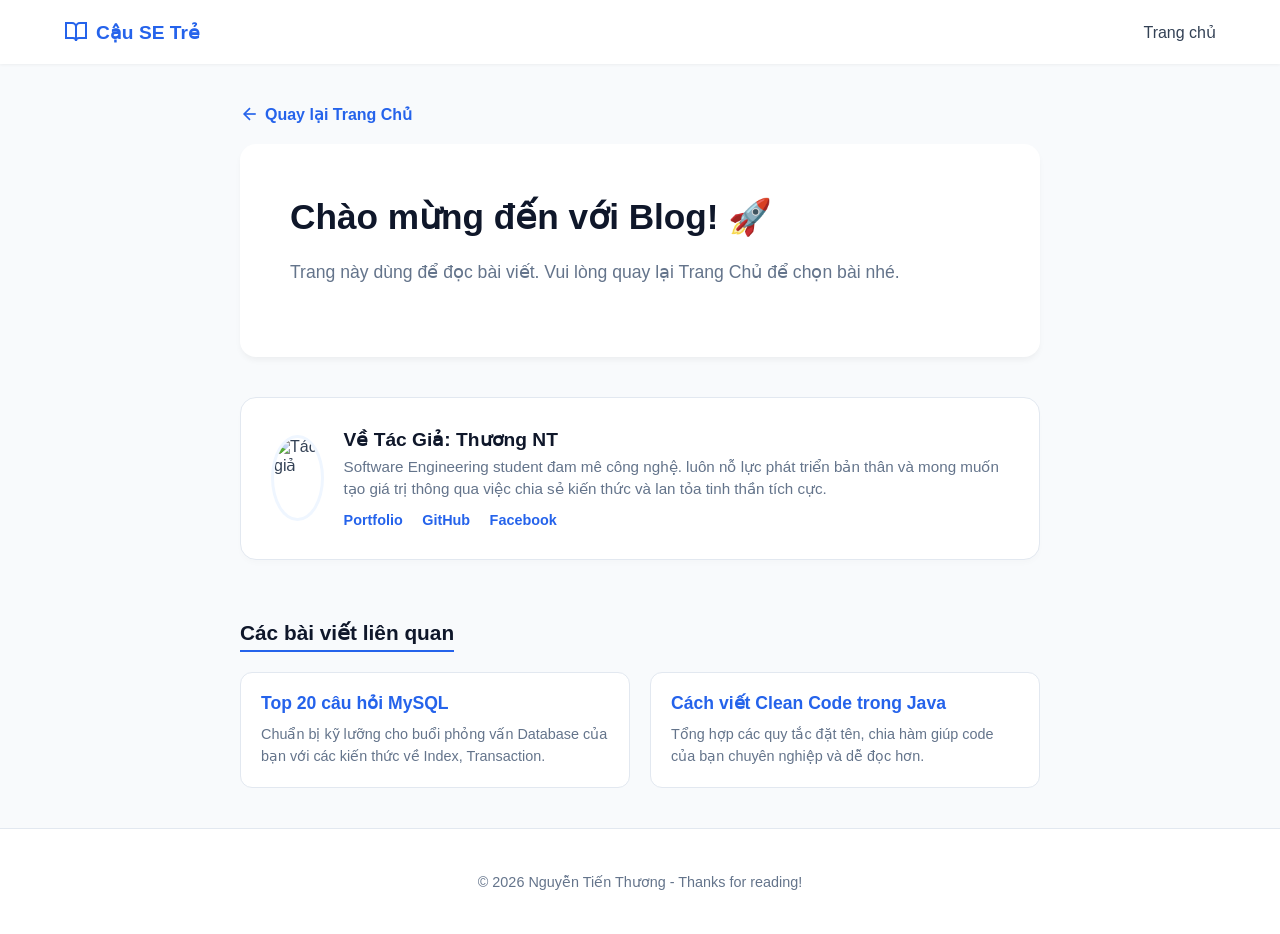
==== read.html @ 73df2b20 "UX/UI" ====
<!DOCTYPE html>
<html lang="vi">

<head>
    <meta charset="UTF-8">
    <meta name="viewport" content="width=device-width, initial-scale=1.0">
    <title>Đọc Bài Viết | Tech Blog</title>

    <link rel="stylesheet" href="assets/css/style.css">
    <link rel="stylesheet" href="assets/css/read.css">
    <link rel="stylesheet"
        href="https://cdnjs.cloudflare.com/ajax/libs/highlight.js/11.9.0/styles/atom-one-dark.min.css">
    <script src="https://cdnjs.cloudflare.com/ajax/libs/highlight.js/11.9.0/highlight.min.js"></script>
    <script src="https://cdn.jsdelivr.net/npm/marked/marked.min.js"></script>
</head>

<body>

    <!-- HEADER -->
    <header class="site-header">
        <a href="https://thuongnt-ktpm.github.io/portfoliothuong/" target="_blank" class="logo">
            <svg width="24" height="24" viewBox="0 0 24 24" fill="none" stroke="currentColor" stroke-width="2">
                <path d="M2 3h6a4 4 0 0 1 4 4v14a3 3 0 0 0-3-3H2z"></path>
                <path d="M22 3h-6a4 4 0 0 0-4 4v14a3 3 0 0 1 3-3h7z"></path>
            </svg>
            Cậu SE Trẻ
        </a>
        <nav class="header-links">
            <a href="index.html">Trang chủ</a>

        </nav>
    </header>

    <div class="layout-wrapper">
        <main class="main-content">
            <a href="index.html" class="back-btn">
                <svg width="20" height="20" viewBox="0 0 24 24" fill="none" stroke="currentColor" stroke-width="2">
                    <line x1="19" y1="12" x2="5" y2="12"></line>
                    <polyline points="12 19 5 12 12 5"></polyline>
                </svg>
                Quay lại Trang Chủ
            </a>

            <div id="markdown-viewer">
                <div style="text-align: center; color: #888;">⏳ Đang tải nội dung bài viết...</div>
            </div>

            <!-- TÁC GIẢ  -->
            <div class="author-box">
                <img src="https://ui-avatars.com/api/?name=Thuong+NT&background=2563eb&color=fff&size=128" alt="Tác giả"
                    class="author-avatar">
                <div class="author-info">
                    <h4>Về Tác Giả: Thương NT</h4>
                    <p>Software Engineering student đam mê công nghệ. luôn nỗ lực phát triển bản thân và
                        mong muốn tạo giá trị thông qua việc chia sẻ kiến thức và lan tỏa tinh thần tích cực.</p>
                    <div class="social-links">
                        <a href="https://thuongnt-ktpm.github.io/portfoliothuong/" target="_blank">Portfolio</a>
                        <a href="https://github.com/thuongnt-ktpm" target="_blank">GitHub</a>
                        <a href="https://www.facebook.com/tien.thuong.674774" target="_blank">Facebook</a>
                    </div>
                </div>
            </div>

            <!-- BÀI VIẾT LIÊN QUAN -->
            <div class="related-posts-section">
                <h3>Các bài viết liên quan</h3>
                <div class="related-grid">
                    <!-- Thẻ bài viết 1 -->
                    <a href="read.html?post=phong-van-mysql" class="related-card">
                        <h4>Top 20 câu hỏi MySQL</h4>
                        <p>Chuẩn bị kỹ lưỡng cho buổi phỏng vấn Database của bạn với các kiến thức về Index,
                            Transaction.</p>
                    </a>

                    <!-- Thẻ bài viết 2 -->
                    <a href="read.html?post=bai-1-clean-code" class="related-card">
                        <h4>Cách viết Clean Code trong Java</h4>
                        <p>Tổng hợp các quy tắc đặt tên, chia hàm giúp code của bạn chuyên nghiệp và dễ đọc hơn.</p>
                    </a>
                </div>
            </div>
        </main>
    </div>

    <!-- FOOTER -->
    <footer class="site-footer">
        <p>&copy; 2026 Nguyễn Tiến Thương - Thanks for reading!</p>
    </footer>
    <script src="assets/js/read.js"></script>
</body>

</html>
---- assets/css/style.css ----
/* ================= BIẾN CSS CHUNG ================= */
:root {
    --bg-body: #f8fafc;
    --bg-surface: #ffffff;
    --text-main: #334155;
    --text-muted: #64748b;
    --primary: #2563eb;
    --primary-hover: #1d4ed8;
    --border-color: #e2e8f0;
}

/* ================= RESET & BASE ================= */
body {
    font-family: 'Inter', -apple-system, sans-serif;
    background-color: var(--bg-body);
    color: var(--text-main);
    margin: 0;
    padding: 0;
    display: flex;
    flex-direction: column;
    min-height: 100vh;
}

/* ================= HEADER ================= */
.site-header {
    background-color: rgba(255, 255, 255, 0.9);
    backdrop-filter: blur(8px);
    box-shadow: 0 1px 3px rgba(0, 0, 0, 0.05);
    position: sticky;
    top: 0;
    z-index: 100;
    padding: 0 5%;
    height: 64px;
    display: flex;
    align-items: center;
    justify-content: space-between;
}

.logo {
    font-weight: 800;
    font-size: 1.2rem;
    color: var(--primary);
    text-decoration: none;
    display: flex;
    align-items: center;
    gap: 8px;
}

.header-links a {
    text-decoration: none;
    color: var(--text-main);
    font-weight: 500;
    margin-left: 20px;
    transition: color 0.2s;
}

.header-links a:hover {
    color: var(--primary);
}

/* ================= FOOTER ================= */
.site-footer {
    text-align: center;
    padding: 30px 20px;
    background: var(--bg-surface);
    border-top: 1px solid var(--border-color);
    color: var(--text-muted);
    font-size: 0.9rem;
    width: 100%;
    box-sizing: border-box;
    margin-top: auto;
}

/* ================= HERO SECTION (Giới thiệu) ================= */
.hero {
    text-align: center;
    padding: 60px 20px 40px;
}

.hero h1 {
    font-size: 2.5rem;
    color: #0f172a;
    margin: 0 0 10px 0;
}

.hero p {
    color: var(--text-muted);
    font-size: 1.1rem;
    margin: 0;
}

/* ================= LAYOUT GRID CHÍNH (Trang Chủ) ================= */
.container {
    flex: 1;
    max-width: 1100px;
    margin: 0 auto;
    padding: 0 20px 60px;
    width: 100%;
    box-sizing: border-box;
}

.post-grid {
    display: grid;
    grid-template-columns: repeat(auto-fill, minmax(300px, 1fr));
    gap: 30px;
}

/* ================= CARD BÀI VIẾT ================= */
.post-card {
    background: var(--bg-surface);
    padding: 24px;
    border-radius: 16px;
    border: 1px solid var(--border-color);
    box-shadow: 0 4px 6px -1px rgba(0, 0, 0, 0.02);
    transition: all 0.3s ease;
    display: flex;
    flex-direction: column;
}

.post-card:hover {
    transform: translateY(-5px);
    box-shadow: 0 15px 25px -5px rgba(0, 0, 0, 0.08);
    border-color: #bfdbfe;
}

.post-card h3 {
    margin: 0 0 8px 0;
    color: #0f172a;
    font-size: 1.3rem;
    line-height: 1.4;
}

.post-card .date {
    font-size: 0.85rem;
    color: var(--text-muted);
    margin-bottom: 15px;
    display: block;
}

.tags-container {
    margin-bottom: 15px;
}

.tag {
    background: #eff6ff;
    color: var(--primary);
    padding: 4px 10px;
    border-radius: 20px;
    font-size: 0.8rem;
    font-weight: 500;
    margin-right: 8px;
    display: inline-block;
}

.post-card p {
    font-size: 0.95rem;
    color: var(--text-muted);
    line-height: 1.6;
    margin: 0 0 20px 0;
    flex-grow: 1;
}

.post-card a.read-more-btn {
    display: inline-block;
    text-decoration: none;
    color: var(--primary);
    background: #eff6ff;
    padding: 10px 20px;
    border-radius: 8px;
    font-size: 0.9rem;
    font-weight: 600;
    text-align: center;
    transition: all 0.2s;
    align-self: flex-start;
}

.post-card a.read-more-btn:hover {
    background: var(--primary);
    color: white;
}

/* ================= RESPONSIVE ================= */
@media (max-width: 600px) {
    .hero h1 {
        font-size: 2rem;
    }

    .post-grid {
        grid-template-columns: 1fr;
        gap: 20px;
    }
}
---- assets/css/read.css ----
/* ================= LAYOUT CHÍNH TRANG ĐỌC ================= */
.layout-wrapper {
    display: flex;
    flex-direction: column;
    align-items: center;
    flex: 1;
    width: 100%;
    padding: 40px 20px;
    box-sizing: border-box;
}

.main-content {
    width: 100%;
    max-width: 800px;
}

.back-btn {
    display: inline-flex;
    align-items: center;
    gap: 5px;
    margin-bottom: 20px;
    color: var(--primary);
    text-decoration: none;
    font-weight: bold;
}

.back-btn:hover {
    text-decoration: underline;
}

/* ================= NỘI DUNG MARKDOWN ================= */
#markdown-viewer {
    background: var(--bg-surface);
    padding: 50px;
    border-radius: 16px;
    box-shadow: 0 4px 6px -1px rgba(0, 0, 0, 0.05);
    line-height: 1.8;
    overflow-wrap: break-word;
    font-size: 1.05rem;
}

#markdown-viewer h1 {
    color: #0f172a;
    margin-top: 0;
    font-size: 2.2rem;
    line-height: 1.3;
    margin-bottom: 1rem;
}

#markdown-viewer h2 {
    border-bottom: 1px solid var(--border-color);
    padding-bottom: 8px;
    margin-top: 2em;
    color: #1e293b;
}

#markdown-viewer pre {
    border-radius: 8px;
    padding: 16px;
    background-color: #1e293b;
    overflow-x: auto;
    margin: 1.5em 0;
}

#markdown-viewer code {
    font-family: 'Fira Code', 'Consolas', monospace;
    font-size: 0.9rem;
}

#markdown-viewer blockquote {
    border-left: 4px solid var(--primary);
    padding: 10px 20px;
    color: var(--text-muted);
    background: #f1f5f9;
    border-radius: 0 8px 8px 0;
    margin: 1.5em 0;
    font-style: italic;
}

/* ================= AUTHOR BOX ================= */
.author-box {
    margin-top: 40px;
    padding: 30px;
    background: var(--bg-surface);
    border-radius: 16px;
    border: 1px solid var(--border-color);
    display: flex;
    align-items: center;
    gap: 20px;
    box-shadow: 0 4px 6px -1px rgba(0, 0, 0, 0.02);
}

.author-avatar {
    width: 80px;
    height: 80px;
    border-radius: 50%;
    object-fit: cover;
    border: 3px solid #eff6ff;
}

.author-info h4 {
    margin: 0 0 5px 0;
    color: #0f172a;
    font-size: 1.2rem;
}

.author-info p {
    margin: 0 0 10px 0;
    color: var(--text-muted);
    font-size: 0.95rem;
    line-height: 1.5;
}

.social-links a {
    text-decoration: none;
    color: var(--primary);
    font-size: 0.9rem;
    font-weight: 600;
    margin-right: 15px;
}

.social-links a:hover {
    color: var(--primary-hover);
    text-decoration: underline;
}

/* ================= BÀI VIẾT LIÊN QUAN ================= */
.related-posts-section {
    margin-top: 40px;
}

.related-posts-section h3 {
    font-size: 1.3rem;
    color: #0f172a;
    margin-bottom: 20px;
    border-bottom: 2px solid var(--primary);
    display: inline-block;
    padding-bottom: 5px;
}

.related-grid {
    display: grid;
    grid-template-columns: repeat(auto-fit, minmax(300px, 1fr));
    gap: 20px;
}

.related-card {
    display: block;
    text-decoration: none;
    background: var(--bg-surface);
    padding: 20px;
    border-radius: 12px;
    border: 1px solid var(--border-color);
    transition: transform 0.2s, box-shadow 0.2s;
}

.related-card:hover {
    transform: translateY(-3px);
    box-shadow: 0 10px 15px -3px rgba(0, 0, 0, 0.1);
    border-color: var(--primary);
}

.related-card h4 {
    margin: 0 0 10px 0;
    color: var(--primary);
    font-size: 1.1rem;
}

.related-card p {
    margin: 0;
    color: var(--text-muted);
    font-size: 0.9rem;
    line-height: 1.5;
}

/* ================= MOBILE RESPONSIVE ================= */
@media (max-width: 768px) {
    .layout-wrapper {
        padding: 20px 15px;
    }

    #markdown-viewer {
        padding: 30px 20px;
    }

    #markdown-viewer h1 {
        font-size: 1.8rem;
    }

    .author-box {
        flex-direction: column;
        text-align: center;
        padding: 20px;
    }

    .author-avatar {
        margin-bottom: 10px;
    }

    .related-grid {
        grid-template-columns: 1fr;
    }
}
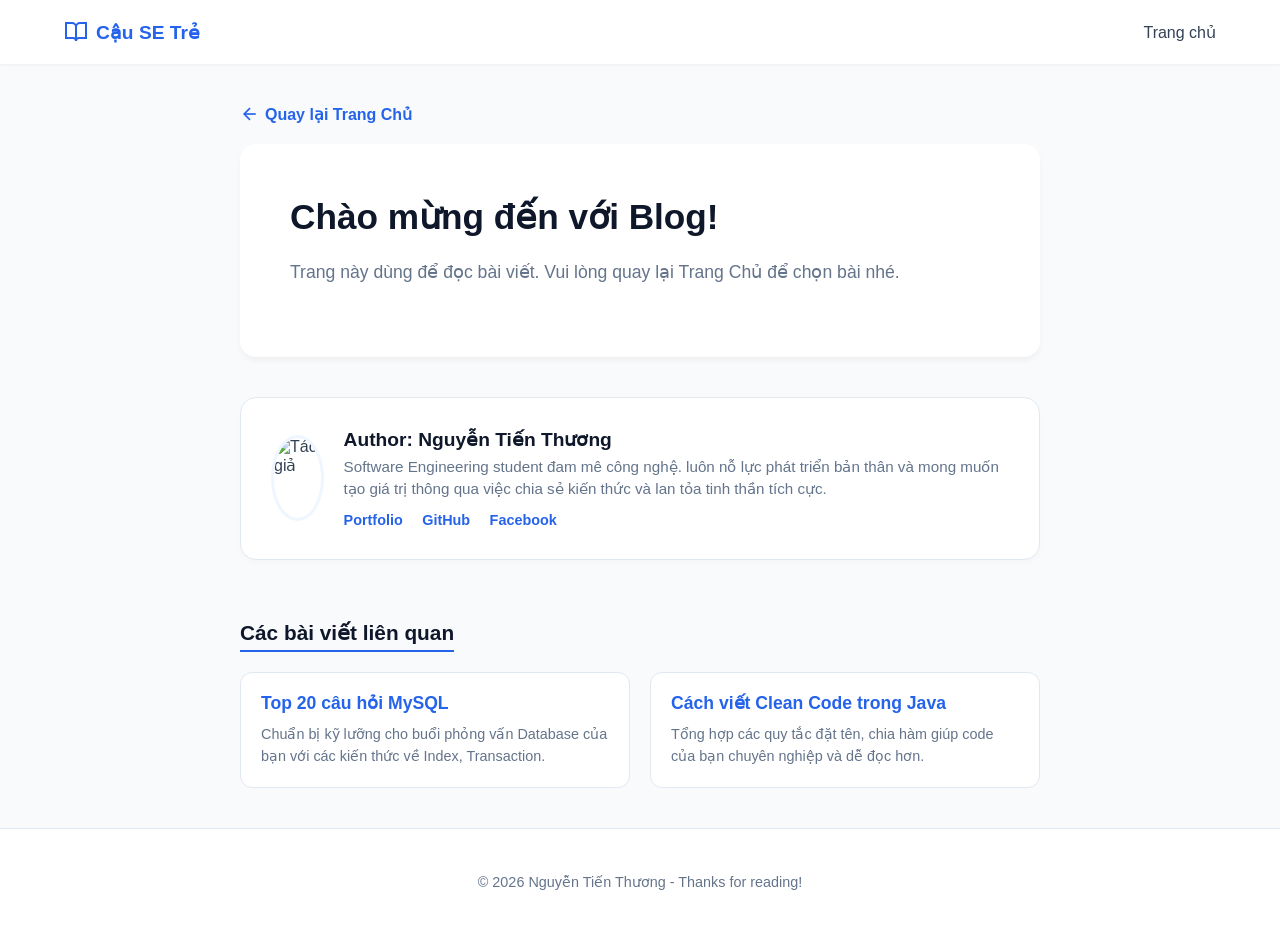
==== commit e4989dd8: "chỉnh bài đọc" ====
--- a/read.html
+++ b/read.html
@@ -42,7 +42,7 @@
             </a>
 
             <div id="markdown-viewer">
-                <div style="text-align: center; color: #888;">⏳ Đang tải nội dung bài viết...</div>
+                <div style="text-align: center; color: #888;">Đang tải nội dung bài viết...</div>
             </div>
 
             <!-- TÁC GIẢ  -->
@@ -50,7 +50,7 @@
                 <img src="https://ui-avatars.com/api/?name=Thuong+NT&background=2563eb&color=fff&size=128" alt="Tác giả"
                     class="author-avatar">
                 <div class="author-info">
-                    <h4>Về Tác Giả: Thương NT</h4>
+                    <h4>Author: Nguyễn Tiến Thương</h4>
                     <p>Software Engineering student đam mê công nghệ. luôn nỗ lực phát triển bản thân và
                         mong muốn tạo giá trị thông qua việc chia sẻ kiến thức và lan tỏa tinh thần tích cực.</p>
                     <div class="social-links">
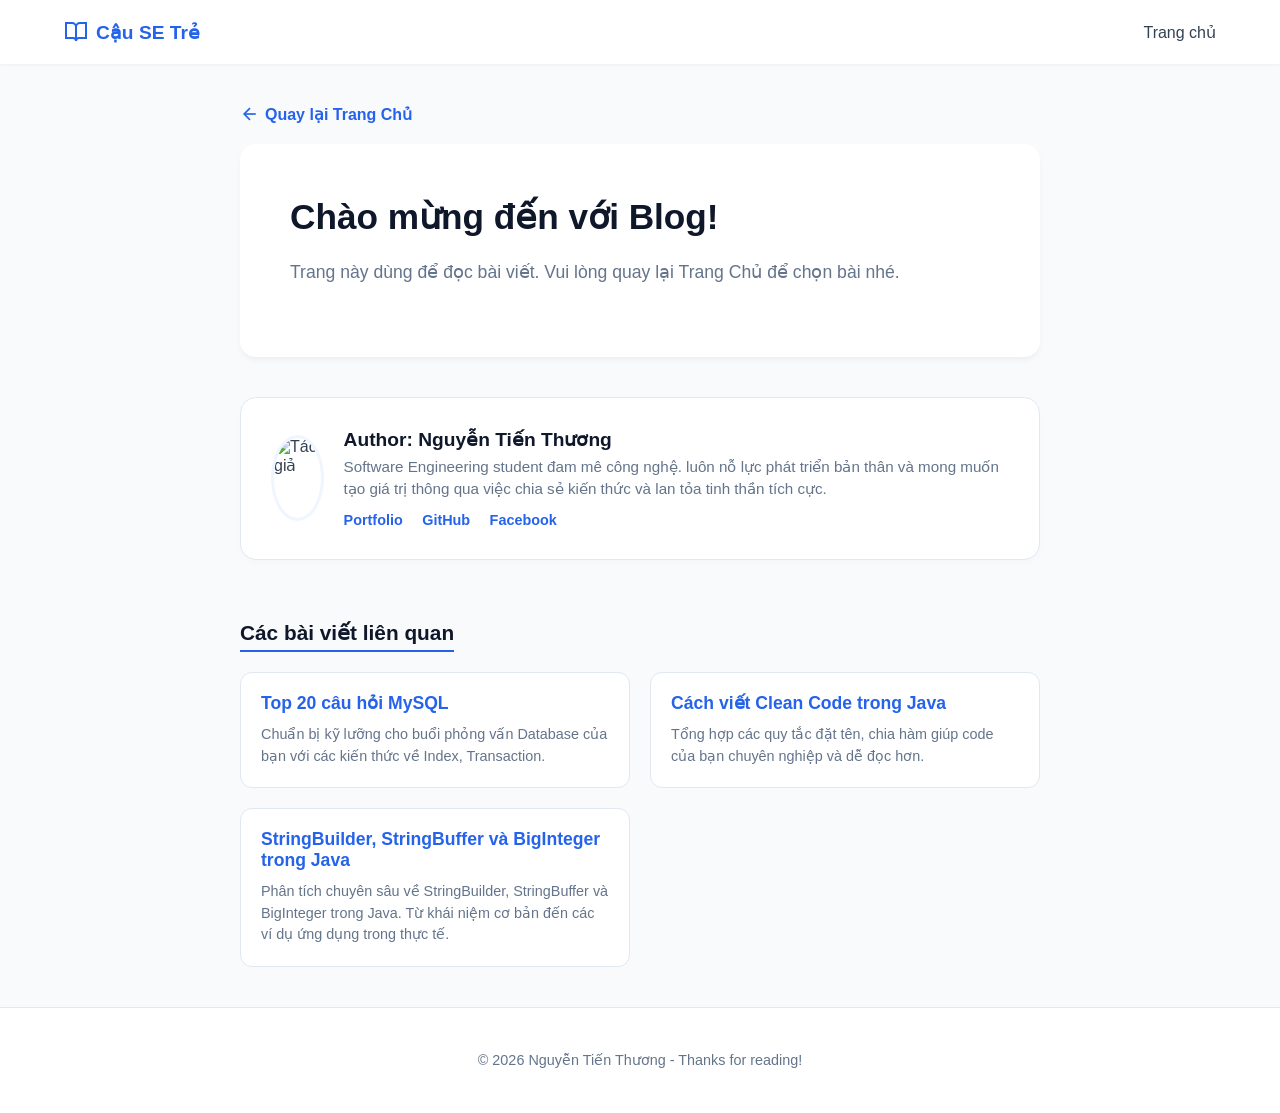
==== commit bd563336: "them bài mới và chỉnh bảng so sánh đẹp hơn" ====
--- a/read.html
+++ b/read.html
@@ -77,6 +77,12 @@
                         <h4>Cách viết Clean Code trong Java</h4>
                         <p>Tổng hợp các quy tắc đặt tên, chia hàm giúp code của bạn chuyên nghiệp và dễ đọc hơn.</p>
                     </a>
+                    <!-- Thẻ bài viết 3 -->
+                    <a href="read.html?post=java-string-biginteger" class="related-card">
+                        <h4>StringBuilder, StringBuffer và BigInteger trong Java</h4>
+                        <p>Phân tích chuyên sâu về StringBuilder, StringBuffer và BigInteger trong Java. Từ khái niệm cơ
+                            bản đến các ví dụ ứng dụng trong thực tế.</p>
+                    </a>
                 </div>
             </div>
         </main>
--- a/assets/css/read.css
+++ b/assets/css/read.css
@@ -39,6 +39,29 @@
     font-size: 1.05rem;
 }
 
+/* ================= POST METADATA ================= */
+.post-publish-date {
+    display: flex;
+    align-items: center;
+    gap: 8px;
+    color: #64748b;
+    font-size: 0.95rem;
+    margin-top: -5px;
+    margin-bottom: 25px;
+    font-style: italic;
+    border-bottom: 1px dashed var(--border-color, #e2e8f0);
+    padding-bottom: 15px;
+}
+
+.post-publish-date svg {
+    color: var(--primary, #3b82f6);
+}
+
+.post-publish-date strong {
+    color: #334155;
+    font-weight: 600;
+}
+
 #markdown-viewer h1 {
     color: #0f172a;
     margin-top: 0;
@@ -77,6 +100,49 @@
     font-style: italic;
 }
 
+/* ================= TABLE ================= */
+#markdown-viewer table {
+    width: 100%;
+    border-collapse: collapse;
+    margin: 2em 0;
+    font-size: 1rem;
+    border-radius: 10px;
+    overflow: hidden;
+    box-shadow: 0 4px 15px rgba(0, 0, 0, 0.05);
+    background: #fff;
+}
+
+#markdown-viewer table thead {
+    background-color: var(--primary, #3b82f6);
+    color: #ffffff;
+}
+
+#markdown-viewer th,
+#markdown-viewer td {
+    padding: 16px 20px;
+    border-bottom: 1px solid var(--border-color, #e2e8f0);
+    text-align: left;
+}
+
+#markdown-viewer th {
+    font-weight: 600;
+    letter-spacing: 0.5px;
+    font-size: 1.05rem;
+}
+
+#markdown-viewer tbody tr {
+    transition: all 0.3s ease;
+}
+
+#markdown-viewer tbody tr:last-of-type td {
+    border-bottom: 2px solid var(--primary, #3b82f6);
+}
+
+#markdown-viewer tbody tr:hover {
+    background-color: #eff6ff;
+    box-shadow: inset 4px 0 0 var(--primary, #3b82f6);
+}
+
 /* ================= AUTHOR BOX ================= */
 .author-box {
     margin-top: 40px;
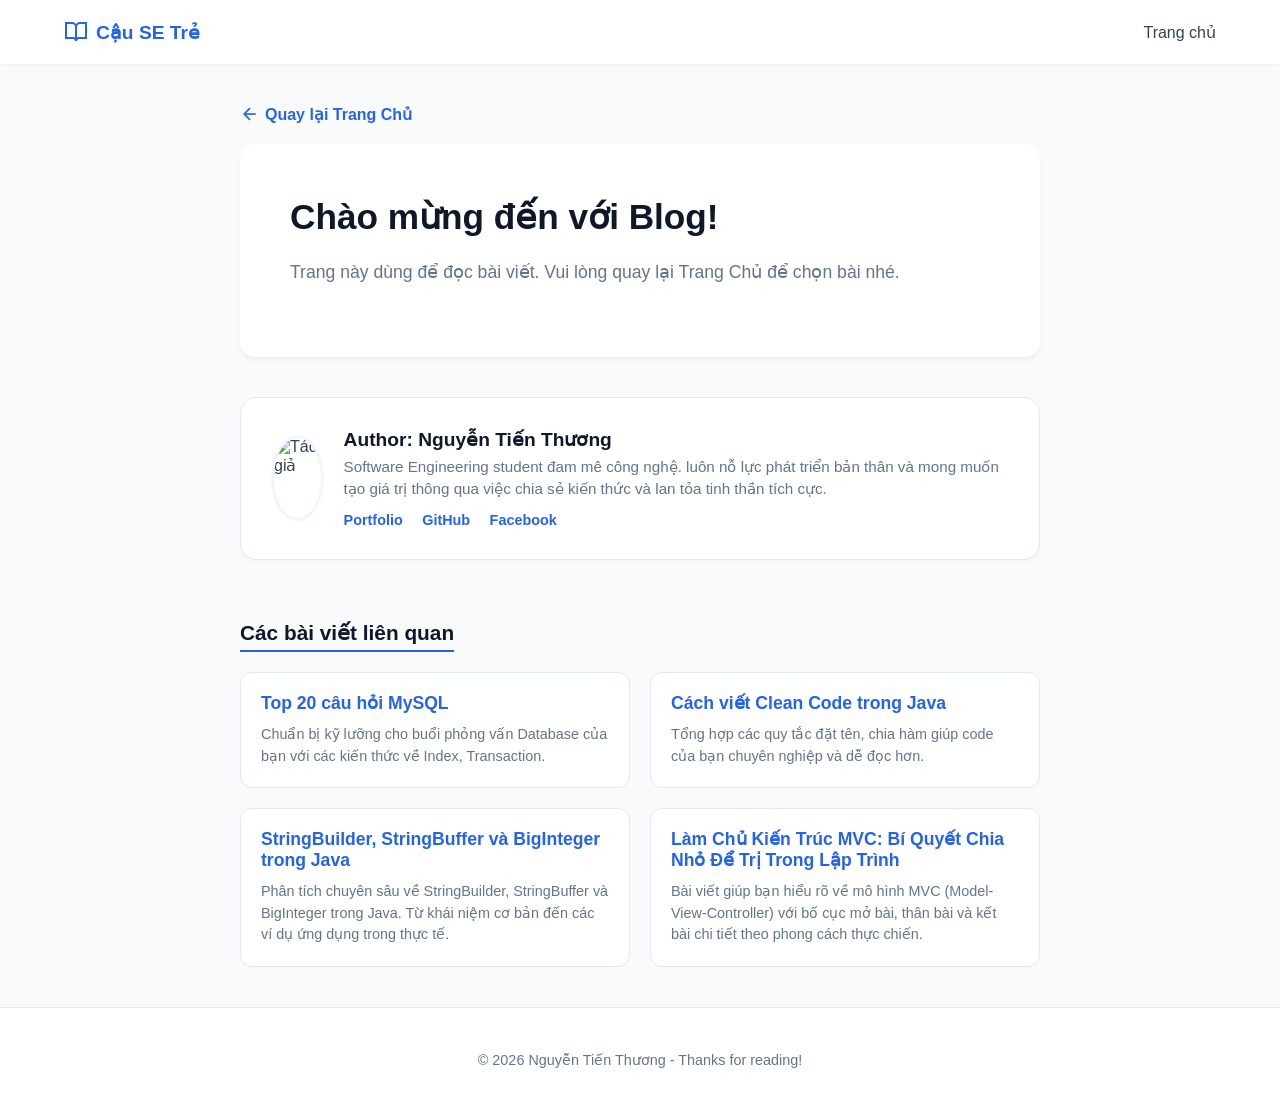
==== commit e717b65f: "thêm mô hình MVC và giao diện ảnh" ====
--- a/read.html
+++ b/read.html
@@ -83,6 +83,12 @@
                         <p>Phân tích chuyên sâu về StringBuilder, StringBuffer và BigInteger trong Java. Từ khái niệm cơ
                             bản đến các ví dụ ứng dụng trong thực tế.</p>
                     </a>
+                    <!-- Thẻ bài viết 4 -->
+                    <a href="read.html?post=mo-hinh-MVC" class="related-card">
+                        <h4>Làm Chủ Kiến Trúc MVC: Bí Quyết Chia Nhỏ Để Trị Trong Lập Trình</h4>
+                        <p>Bài viết giúp bạn hiểu rõ về mô hình MVC (Model-View-Controller) với bố cục mở bài, thân bài
+                            và kết bài chi tiết theo phong cách thực chiến.</p>
+                    </a>
                 </div>
             </div>
         </main>
--- a/assets/css/read.css
+++ b/assets/css/read.css
@@ -98,6 +98,15 @@
     border-radius: 0 8px 8px 0;
     margin: 1.5em 0;
     font-style: italic;
+}
+
+#markdown-viewer img {
+    max-width: 100%;
+    height: auto;
+    border-radius: 12px;
+    display: block;
+    margin: 30px auto;
+    box-shadow: 0 4px 15px rgba(0, 0, 0, 0.08);
 }
 
 /* ================= TABLE ================= */
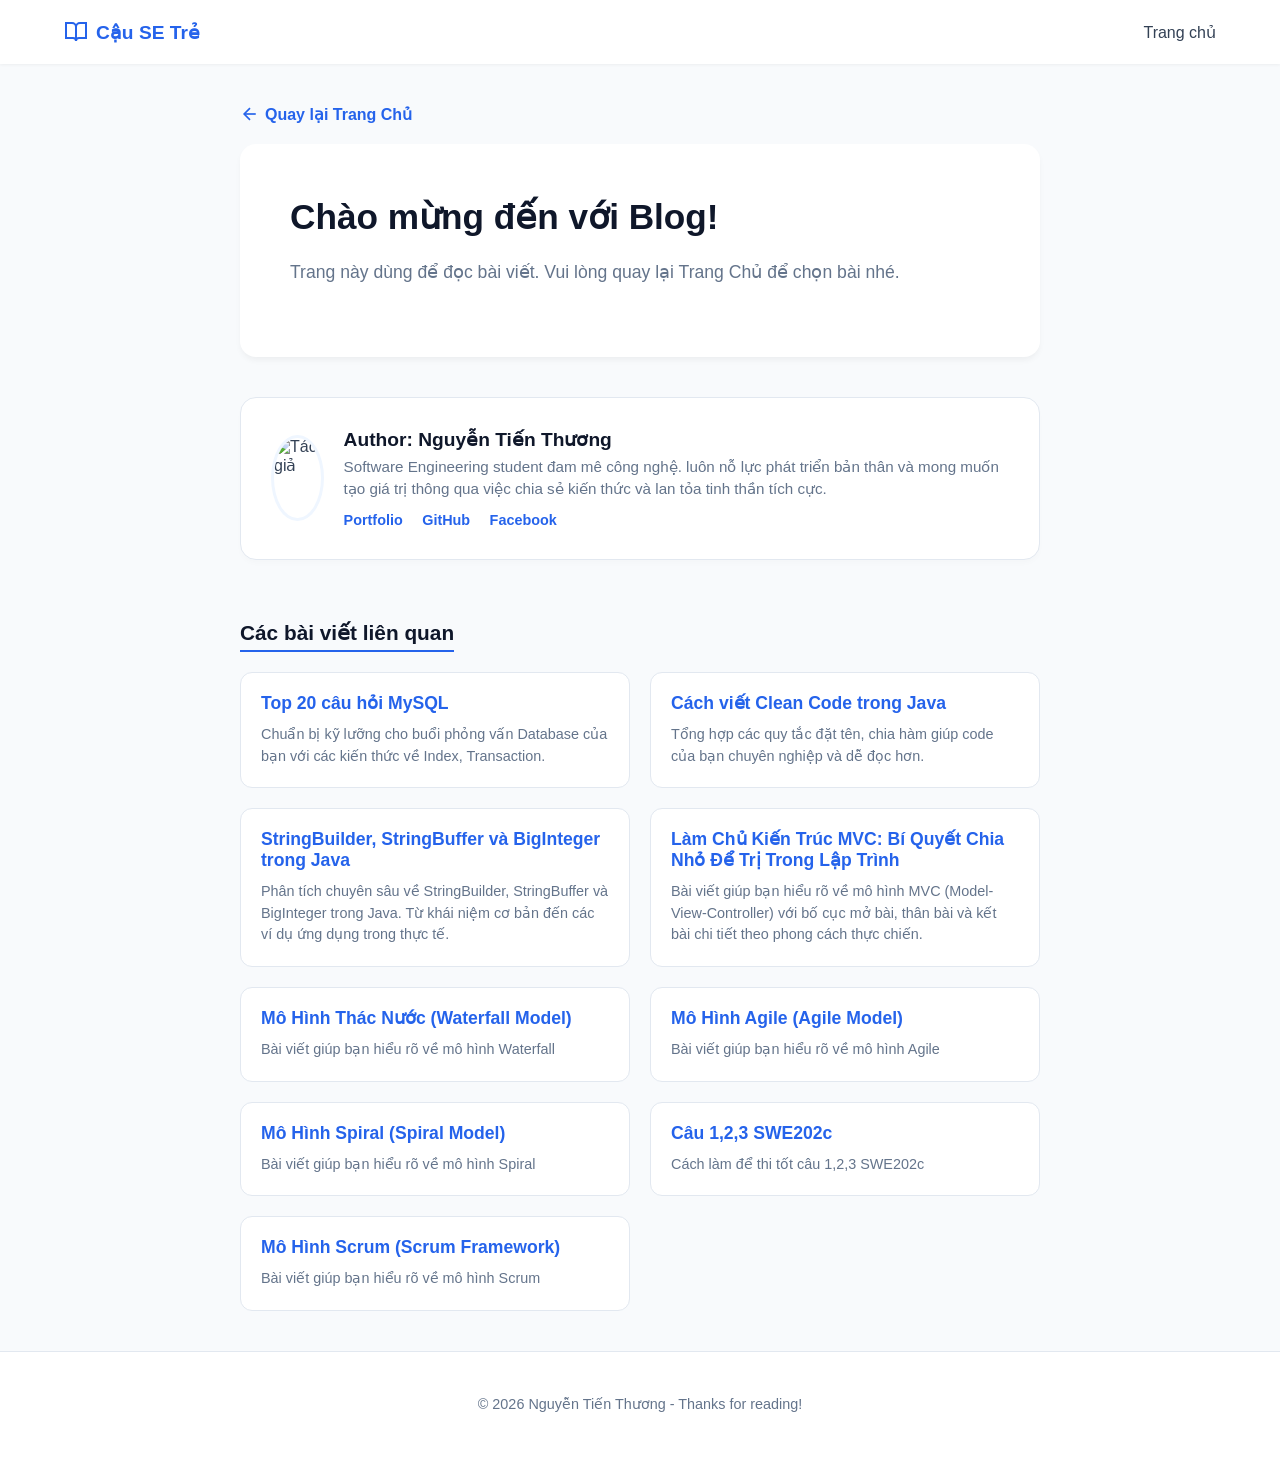
==== commit ad1a34f8: "feat: add new software engineering blog posts and update site content and navigation" ====
--- a/read.html
+++ b/read.html
@@ -89,6 +89,32 @@
                         <p>Bài viết giúp bạn hiểu rõ về mô hình MVC (Model-View-Controller) với bố cục mở bài, thân bài
                             và kết bài chi tiết theo phong cách thực chiến.</p>
                     </a>
+
+                    <!-- Thẻ bài viết 5 -->
+                    <a href="read.html?post=mo-hinh-thac-nuoc" class="related-card">
+                        <h4>Mô Hình Thác Nước (Waterfall Model)</h4>
+                        <p>Bài viết giúp bạn hiểu rõ về mô hình Waterfall</p>
+                    </a>
+                    <!-- Thẻ bài viết 6 -->
+                    <a href="read.html?post=mo-hinh-agile" class="related-card">
+                        <h4>Mô Hình Agile (Agile Model)</h4>
+                        <p>Bài viết giúp bạn hiểu rõ về mô hình Agile</p>
+                    </a>
+                    <!-- Thẻ bài viết 7 -->
+                    <a href="read.html?post=mo-hinh-spiral" class="related-card">
+                        <h4>Mô Hình Spiral (Spiral Model)</h4>
+                        <p>Bài viết giúp bạn hiểu rõ về mô hình Spiral</p>
+                    </a>
+                    <!-- Thẻ bài viết 8 -->
+                    <a href="read.html?post=cau123-SWE202c" class="related-card">
+                        <h4>Câu 1,2,3 SWE202c</h4>
+                        <p>Cách làm để thi tốt câu 1,2,3 SWE202c</p>
+                    </a>
+                    <!-- Thẻ bài viết 9 -->
+                    <a href="read.html?post=mo-hinh-scrum" class="related-card">
+                        <h4>Mô Hình Scrum (Scrum Framework)</h4>
+                        <p>Bài viết giúp bạn hiểu rõ về mô hình Scrum</p>
+                    </a>
                 </div>
             </div>
         </main>
